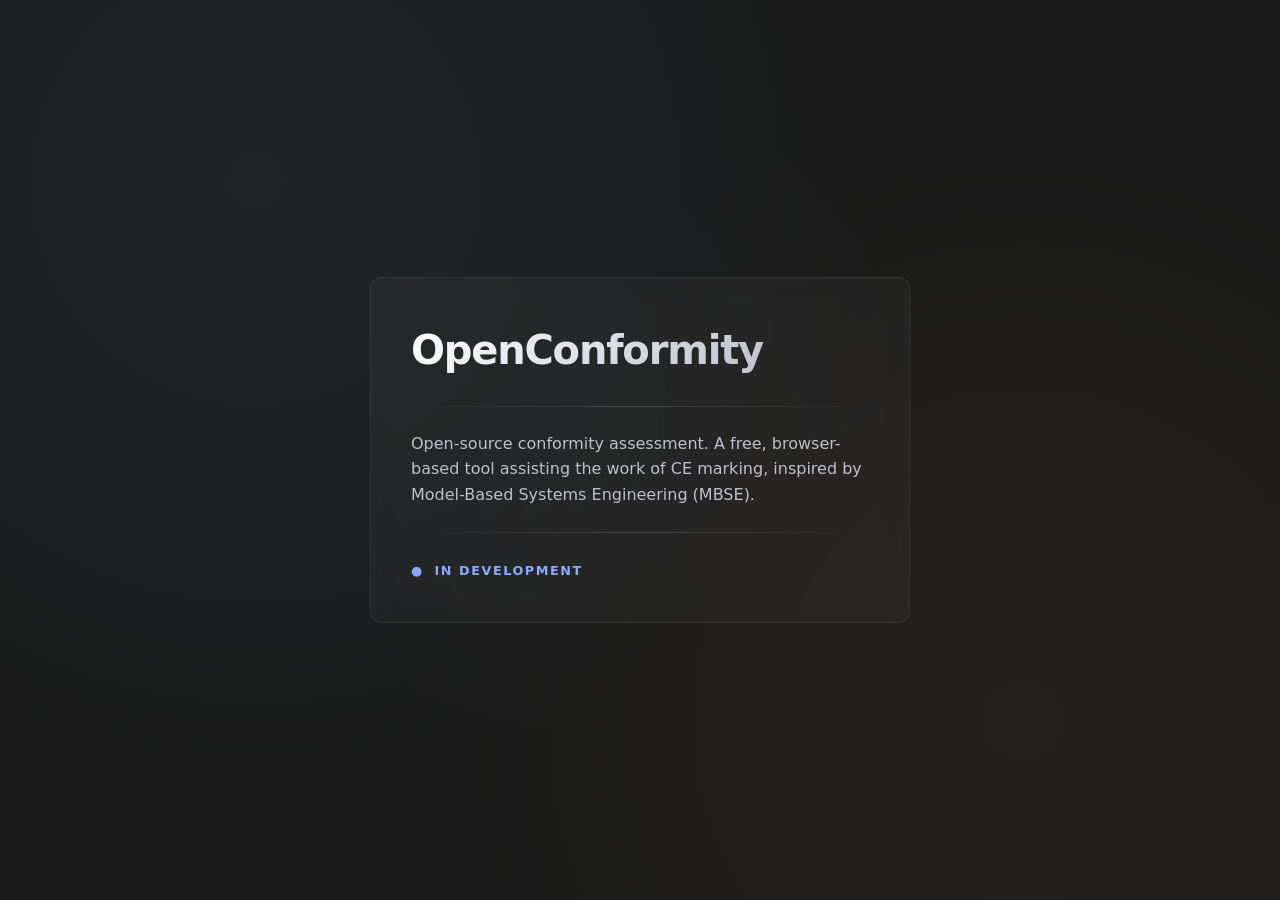
==== index.html @ 276cf32e "Add placeholder page" ====
<!DOCTYPE html>
<html lang="en">
<head>
    <meta charset="UTF-8">
    <meta name="viewport" content="width=device-width, initial-scale=1.0">
    <title>OpenConformity</title>
    <link rel="stylesheet" href="style.css">
</head>
<body>
    <main>
        <h1>OpenConformity</h1>

        <hr>

        <p>Open-source conformity assessment. A free, browser-based tool assisting the work of CE marking, inspired by Model-Based Systems Engineering (MBSE).</p>

        <hr>

        <p class="status">In development</p>
    </main>
</body>
</html>
---- style.css ----
* {
    margin: 0;
    padding: 0;
    box-sizing: border-box;
}

body {
    font-family: -apple-system, BlinkMacSystemFont, "Segoe UI", system-ui, sans-serif;
    color: #f0f0f0;
    background: #1a1a1a;
    background-image:
        radial-gradient(circle at 20% 20%, rgba(80, 100, 120, 0.15) 0%, transparent 50%),
        radial-gradient(circle at 80% 80%, rgba(120, 100, 80, 0.1) 0%, transparent 50%);
    min-height: 100vh;
    display: flex;
    align-items: center;
    justify-content: center;
    padding: 2rem;
    line-height: 1.6;
    -webkit-font-smoothing: antialiased;
}

main {
    max-width: 540px;
    width: 100%;
    padding: 2.5rem;
    background: rgba(255, 255, 255, 0.03);
    border: 1px solid rgba(255, 255, 255, 0.08);
    border-radius: 12px;
    backdrop-filter: blur(10px);
    -webkit-backdrop-filter: blur(10px);
}

h1 {
    font-size: 2.5rem;
    font-weight: 600;
    letter-spacing: -0.03em;
    color: #ffffff;
    background: linear-gradient(135deg, #ffffff 0%, #b0b0c0 100%);
    -webkit-background-clip: text;
    background-clip: text;
    -webkit-text-fill-color: transparent;
}

hr {
    border: none;
    height: 1px;
    background: linear-gradient(to right, transparent, rgba(255, 255, 255, 0.15), transparent);
    margin: 1.5rem 0;
}

p {
    color: #c0c0c8;
    font-size: 1rem;
}

.status {
    font-size: 0.8rem;
    font-weight: 600;
    color: #88aaff;
    text-transform: uppercase;
    letter-spacing: 0.12em;
    display: inline-block;
}

.status::before {
    content: '● ';
    color: #88aaff;
    margin-right: 0.3rem;
    animation: pulse 2s ease-in-out infinite;
}

@keyframes pulse {
    0%, 100% { opacity: 1; }
    50% { opacity: 0.4; }
}
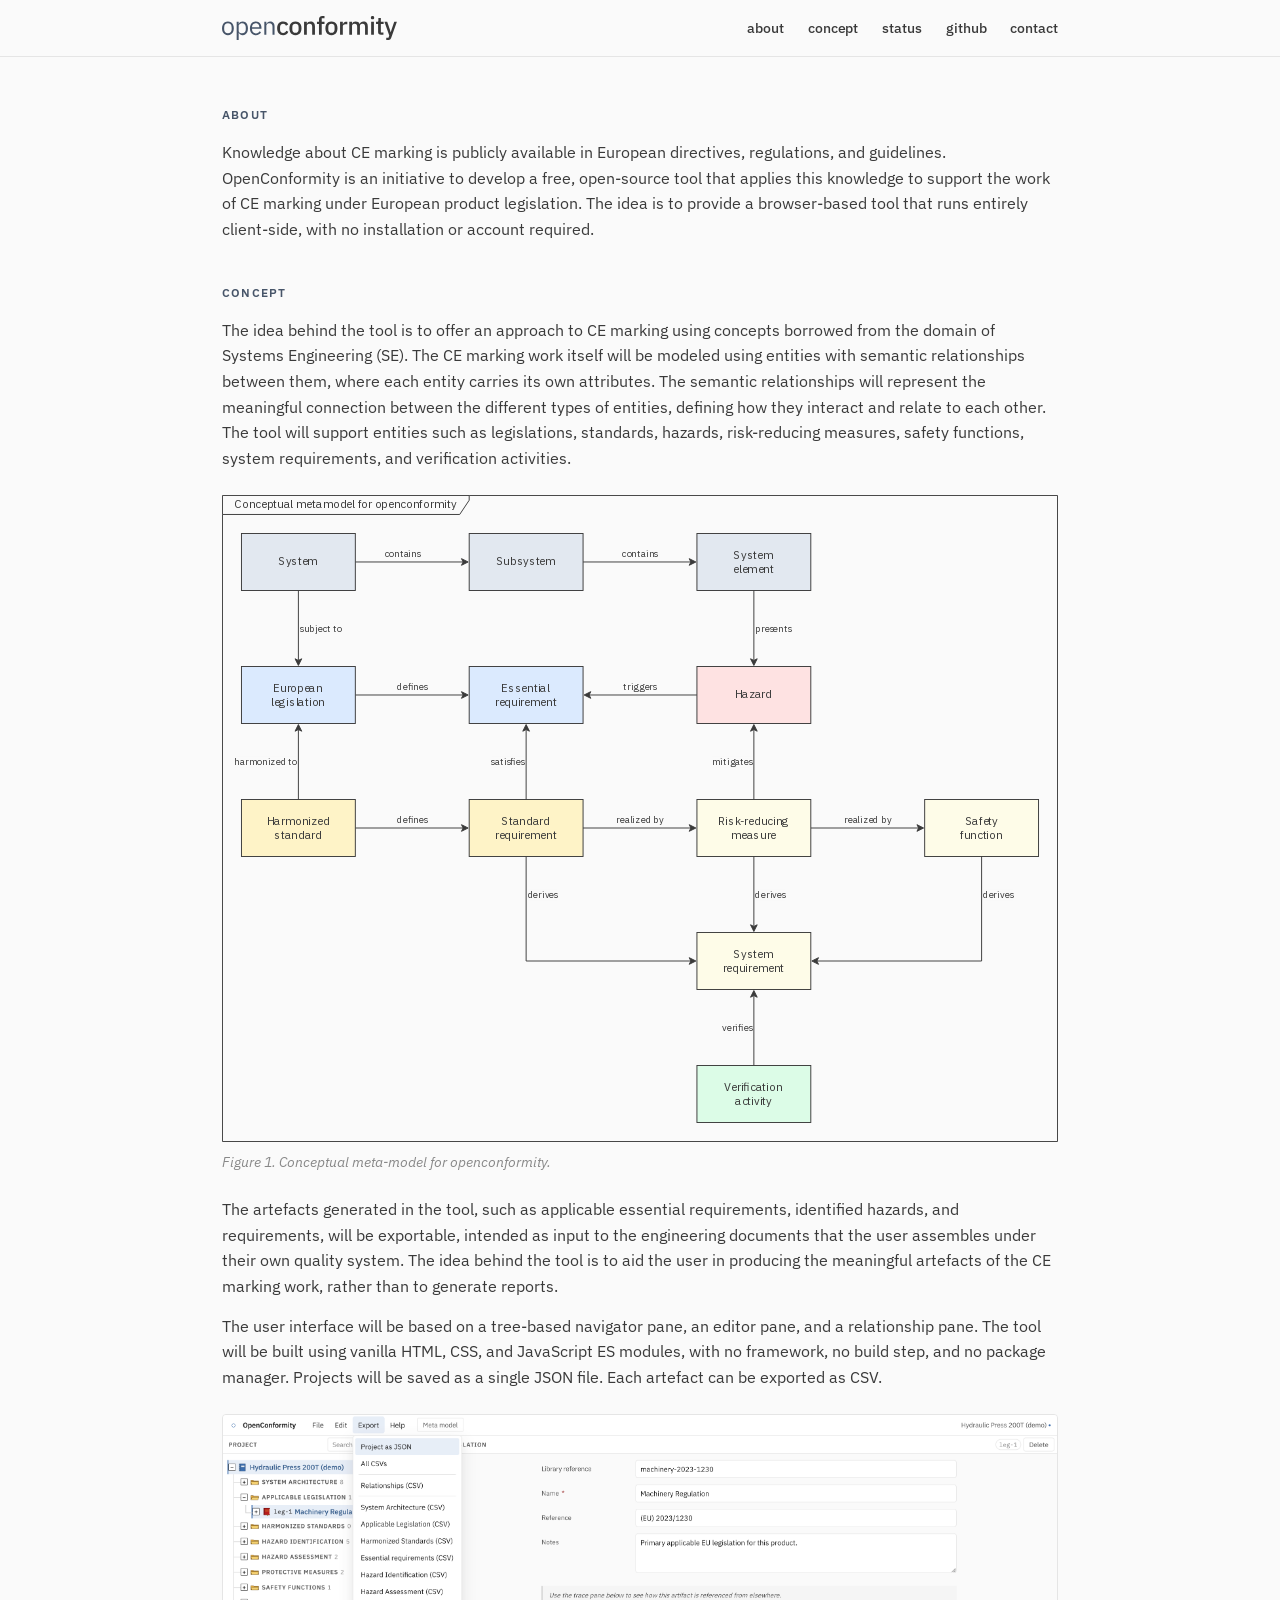
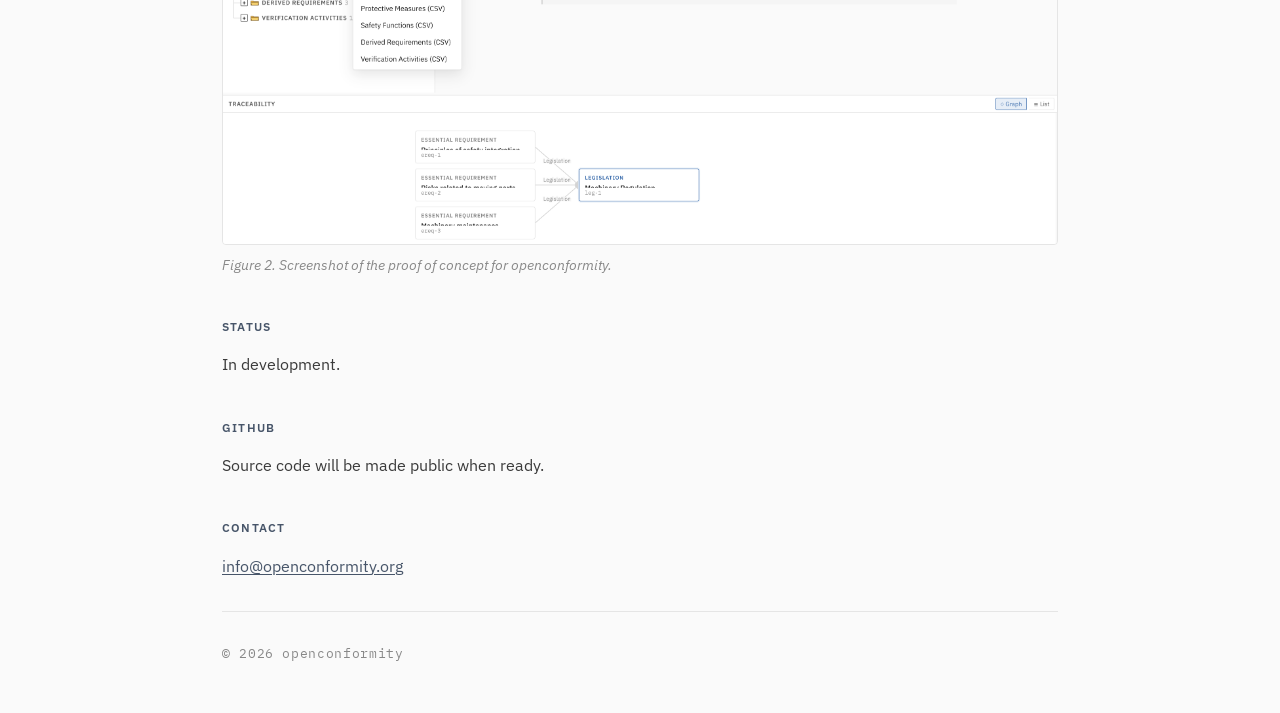
==== commit 31165d83: "Update landing page with concept, meta-model, and PoC screenshot" ====
--- a/index.html
+++ b/index.html
@@ -3,20 +3,103 @@
 <head>
     <meta charset="UTF-8">
     <meta name="viewport" content="width=device-width, initial-scale=1.0">
-    <title>OpenConformity</title>
+    <title>openconformity</title>
+    <meta name="description" content="Open-source conformity assessment. A free, browser-based tool for the work of CE marking under European product legislation.">
+    
+    <link rel="icon" type="image/svg+xml" href="assets/openconformity-favicon-v1.svg">
+    <link rel="icon" type="image/png" sizes="32x32" href="assets/openconformity-favicon-v1-32.png">
+    <link rel="icon" type="image/png" sizes="16x16" href="assets/openconformity-favicon-v1-16.png">
+    
+    <link rel="preconnect" href="https://fonts.googleapis.com">
+    <link rel="preconnect" href="https://fonts.gstatic.com" crossorigin>
+    <link href="https://fonts.googleapis.com/css2?family=IBM+Plex+Sans:wght@400;500;600&family=IBM+Plex+Mono:wght@400;500&display=swap" rel="stylesheet">
+    
     <link rel="stylesheet" href="style.css">
 </head>
 <body>
+    <nav class="topbar">
+        <div class="topbar-inner">
+            <img src="assets/openconformity-wordmark-v1.svg" alt="OpenConformity" class="wordmark-small">
+            <div class="nav-links">
+                <a href="#about">about</a>
+                <a href="#concept">concept</a>
+                <a href="#status">status</a>
+                <a href="#github">github</a>
+                <a href="#contact">contact</a>
+            </div>
+        </div>
+    </nav>
+
     <main>
-        <h1>OpenConformity</h1>
+        <section id="about">
+            <h2>About</h2>
+            <p>
+                Knowledge about CE marking is publicly available in European directives,
+                regulations, and guidelines. OpenConformity is an initiative to develop
+                a free, open-source tool that applies this knowledge to support the work
+                of CE marking under European product legislation. The idea is to provide
+                a browser-based tool that runs entirely client-side, with no installation
+                or account required.
+            </p>
+        </section>
+
+        <section id="concept">
+            <h2>Concept</h2>
+            <p>
+                The idea behind the tool is to offer an approach to CE marking using
+                concepts borrowed from the domain of Systems Engineering (SE). The CE
+                marking work itself will be modeled using entities with semantic relationships
+                between them, where each entity carries its own attributes. The semantic
+                relationships will represent the meaningful connection between the different
+                types of entities, defining how they interact and relate to each other. The tool
+                will support entities such as legislations, standards, hazards, risk-reducing
+                measures, safety functions, system requirements, and verification activities.
+            </p>
+            <figure>
+                <img src="assets/openconformity-metamodel-v1.svg" alt="OpenConformity conceptual meta-model" class="meta-model">
+                <figcaption>Figure 1. Conceptual meta-model for openconformity.</figcaption>
+            </figure>
+            <p>
+                The artefacts generated in the tool, such as applicable essential
+                requirements, identified hazards, and requirements, will be exportable,
+                intended as input to the engineering documents that the user assembles
+                under their own quality system. The idea behind the tool is to aid the
+                user in producing the meaningful artefacts of the CE marking work,
+                rather than to generate reports.
+            </p>
+            <p>
+                The user interface will be based on a tree-based navigator pane, an
+                editor pane, and a relationship pane. The tool will be built using
+                vanilla HTML, CSS, and JavaScript ES modules, with no framework, no
+                build step, and no package manager. Projects will be saved as a single
+                JSON file. Each artefact can be exported as CSV.
+            </p>
+            <figure>
+                <img src="assets/openconformity-poc-v1.png" alt="OpenConformity proof of concept" class="preview-image">
+                <figcaption>Figure 2. Screenshot of the proof of concept for openconformity.</figcaption>
+            </figure>
+        </section>
+
+        <section id="status">
+            <h2>Status</h2>
+            <p>In development.</p>
+        </section>
+
+        <section id="github">
+            <h2>GitHub</h2>
+            <p>Source code will be made public when ready.</p>
+        </section>
+
+        <section id="contact">
+            <h2>Contact</h2>
+            <p><a href="mailto:info@openconformity.org">info@openconformity.org</a></p>
+        </section>
 
         <hr>
 
-        <p>Open-source conformity assessment. A free, browser-based tool assisting the work of CE marking, inspired by Model-Based Systems Engineering (MBSE).</p>
-
-        <hr>
-
-        <p class="status">In development</p>
+        <footer>
+            <p>&copy; 2026 openconformity</p>
+        </footer>
     </main>
 </body>
 </html>
--- a/style.css
+++ b/style.css
@@ -4,73 +4,182 @@
     box-sizing: border-box;
 }
 
+html {
+    -webkit-font-smoothing: antialiased;
+    -moz-osx-font-smoothing: grayscale;
+}
+
 body {
-    font-family: -apple-system, BlinkMacSystemFont, "Segoe UI", system-ui, sans-serif;
-    color: #f0f0f0;
-    background: #1a1a1a;
-    background-image:
-        radial-gradient(circle at 20% 20%, rgba(80, 100, 120, 0.15) 0%, transparent 50%),
-        radial-gradient(circle at 80% 80%, rgba(120, 100, 80, 0.1) 0%, transparent 50%);
+    font-family: 'IBM Plex Sans', -apple-system, BlinkMacSystemFont, sans-serif;
+    color: #3a3a3a;
+    background: #fafafa;
+    line-height: 1.6;
+    font-size: 16px;
     min-height: 100vh;
+}
+
+/* Top navigation */
+
+.topbar {
+    background: #fafafa;
+    border-bottom: 1px solid #e5e5e5;
+}
+
+.topbar-inner {
+    max-width: 900px;
+    margin: 0 auto;
+    padding: 1rem 2rem;
     display: flex;
     align-items: center;
-    justify-content: center;
-    padding: 2rem;
-    line-height: 1.6;
-    -webkit-font-smoothing: antialiased;
+    justify-content: space-between;
 }
 
-main {
-    max-width: 540px;
-    width: 100%;
-    padding: 2.5rem;
-    background: rgba(255, 255, 255, 0.03);
-    border: 1px solid rgba(255, 255, 255, 0.08);
-    border-radius: 12px;
-    backdrop-filter: blur(10px);
-    -webkit-backdrop-filter: blur(10px);
+.wordmark-small {
+    height: 24px;
+    width: auto;
 }
 
-h1 {
-    font-size: 2.5rem;
+.nav-links {
+    display: flex;
+    gap: 1.5rem;
+}
+
+.nav-links a {
+    font-size: 0.875rem;
+    color: #3a3a3a;
+    text-decoration: none;
+    font-weight: 500;
+    letter-spacing: -0.005em;
+}
+
+.nav-links a:hover {
+    color: #475569;
+}
+
+/* Main */
+
+main {
+    max-width: 900px;
+    margin: 0 auto;
+    padding: 3rem 2rem;
+}
+
+/* Sections */
+
+section {
+    margin-bottom: 2.5rem;
+}
+
+section:last-of-type {
+    margin-bottom: 0;
+}
+
+h2 {
+    font-family: 'IBM Plex Sans', sans-serif;
+    font-size: 0.75rem;
     font-weight: 600;
-    letter-spacing: -0.03em;
-    color: #ffffff;
-    background: linear-gradient(135deg, #ffffff 0%, #b0b0c0 100%);
-    -webkit-background-clip: text;
-    background-clip: text;
-    -webkit-text-fill-color: transparent;
+    color: #475569;
+    text-transform: uppercase;
+    letter-spacing: 0.1em;
+    margin-bottom: 1rem;
 }
+
+section p {
+    color: #3a3a3a;
+    font-size: 1rem;
+    margin-bottom: 0.875rem;
+}
+
+section p:last-of-type {
+    margin-bottom: 0;
+}
+
+/* Figures */
+
+figure {
+    margin: 1.5rem 0;
+}
+
+figcaption {
+    font-family: 'IBM Plex Sans', sans-serif;
+    font-size: 0.85rem;
+    font-style: italic;
+    color: #888888;
+    margin-top: 0.625rem;
+    text-align: left;
+}
+
+/* Preview image */
+
+.preview-image {
+    display: block;
+    width: 100%;
+    max-width: 100%;
+    height: auto;
+    border: 1px solid #e5e5e5;
+    border-radius: 4px;
+}
+
+/* Meta-model diagram */
+
+.meta-model {
+    display: block;
+    width: 100%;
+    max-width: 100%;
+    height: auto;
+}
+
+/* Hairlines */
 
 hr {
     border: none;
     height: 1px;
-    background: linear-gradient(to right, transparent, rgba(255, 255, 255, 0.15), transparent);
-    margin: 1.5rem 0;
+    background: #e5e5e5;
+    margin: 2rem 0;
 }
 
-p {
-    color: #c0c0c8;
-    font-size: 1rem;
+/* Links */
+
+a {
+    color: #475569;
+    text-decoration: underline;
+    text-decoration-thickness: 1px;
+    text-underline-offset: 2px;
 }
 
-.status {
-    font-size: 0.8rem;
-    font-weight: 600;
-    color: #88aaff;
-    text-transform: uppercase;
-    letter-spacing: 0.12em;
-    display: inline-block;
+a:hover {
+    color: #334155;
 }
 
-.status::before {
-    content: '● ';
-    color: #88aaff;
-    margin-right: 0.3rem;
-    animation: pulse 2s ease-in-out infinite;
+/* Footer */
+
+footer {
+    margin-top: 2rem;
 }
 
-@keyframes pulse {
-    0%, 100% { opacity: 1; }
-    50% { opacity: 0.4; }
+footer p {
+    font-size: 0.8rem;
+    color: #888888;
+    font-family: 'IBM Plex Mono', monospace;
+    letter-spacing: 0.05em;
+}
+
+/* Responsive */
+
+@media (max-width: 600px) {
+    .topbar-inner {
+        padding: 1rem 1.5rem;
+        flex-direction: column;
+        align-items: flex-start;
+        gap: 1rem;
+    }
+    
+    main {
+        padding: 2rem 1.5rem;
+    }
+    
+    .nav-links {
+        gap: 1.25rem;
+        flex-wrap: wrap;
+    }
 }
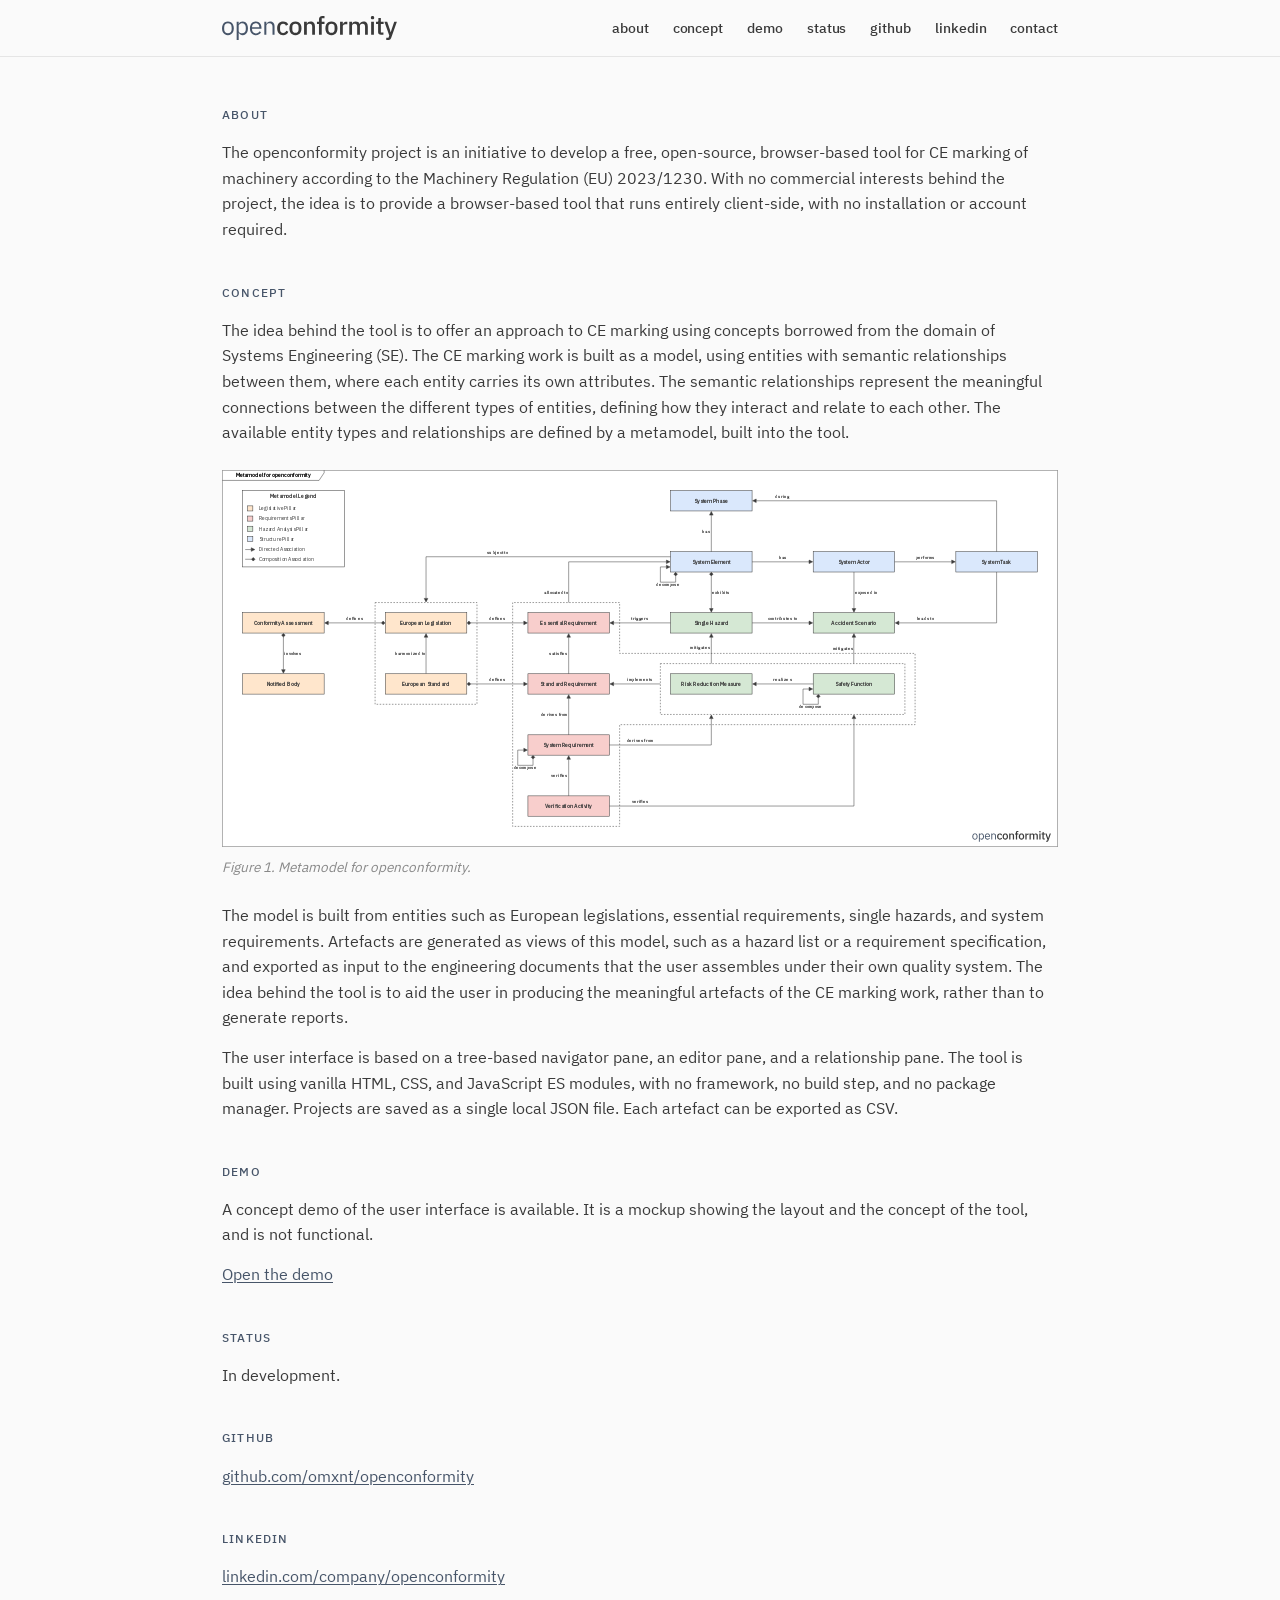
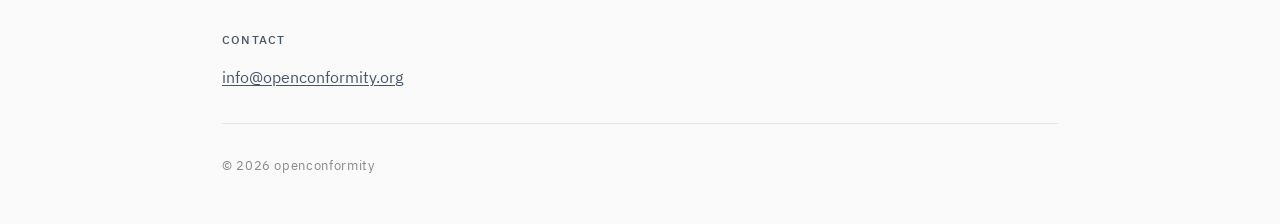
==== commit 379b646b: "Rewrite landing page: new asset paths, vendored fonts, demo section" ====
--- a/index.html
+++ b/index.html
@@ -4,27 +4,25 @@
     <meta charset="UTF-8">
     <meta name="viewport" content="width=device-width, initial-scale=1.0">
     <title>openconformity</title>
-    <meta name="description" content="Open-source conformity assessment. A free, browser-based tool for the work of CE marking under European product legislation.">
-    
-    <link rel="icon" type="image/svg+xml" href="assets/openconformity-favicon-v1.svg">
-    <link rel="icon" type="image/png" sizes="32x32" href="assets/openconformity-favicon-v1-32.png">
-    <link rel="icon" type="image/png" sizes="16x16" href="assets/openconformity-favicon-v1-16.png">
-    
-    <link rel="preconnect" href="https://fonts.googleapis.com">
-    <link rel="preconnect" href="https://fonts.gstatic.com" crossorigin>
-    <link href="https://fonts.googleapis.com/css2?family=IBM+Plex+Sans:wght@400;500;600&family=IBM+Plex+Mono:wght@400;500&display=swap" rel="stylesheet">
-    
+    <meta name="description" content="A free, open-source, browser-based tool for CE marking of machinery under the Machinery Regulation (EU) 2023/1230.">
+
+    <link rel="icon" type="image/svg+xml" href="assets/brand/favicon.svg">
+    <link rel="icon" type="image/png" sizes="32x32" href="assets/brand/favicon-32.png">
+    <link rel="icon" type="image/png" sizes="16x16" href="assets/brand/favicon-16.png">
+
     <link rel="stylesheet" href="style.css">
 </head>
 <body>
     <nav class="topbar">
         <div class="topbar-inner">
-            <img src="assets/openconformity-wordmark-v1.svg" alt="OpenConformity" class="wordmark-small">
+            <img src="assets/brand/logo.svg" alt="openconformity" class="wordmark-small">
             <div class="nav-links">
                 <a href="#about">about</a>
                 <a href="#concept">concept</a>
+                <a href="#demo">demo</a>
                 <a href="#status">status</a>
                 <a href="#github">github</a>
+                <a href="#linkedin">linkedin</a>
                 <a href="#contact">contact</a>
             </div>
         </div>
@@ -34,12 +32,12 @@
         <section id="about">
             <h2>About</h2>
             <p>
-                Knowledge about CE marking is publicly available in European directives,
-                regulations, and guidelines. OpenConformity is an initiative to develop
-                a free, open-source tool that applies this knowledge to support the work
-                of CE marking under European product legislation. The idea is to provide
-                a browser-based tool that runs entirely client-side, with no installation
-                or account required.
+                The openconformity project is an initiative to develop a free,
+                open-source, browser-based tool for CE marking of machinery according
+                to the Machinery Regulation (EU) 2023/1230. With no commercial
+                interests behind the project, the idea is to provide a browser-based
+                tool that runs entirely client-side, with no installation or account
+                required.
             </p>
         </section>
 
@@ -48,36 +46,43 @@
             <p>
                 The idea behind the tool is to offer an approach to CE marking using
                 concepts borrowed from the domain of Systems Engineering (SE). The CE
-                marking work itself will be modeled using entities with semantic relationships
-                between them, where each entity carries its own attributes. The semantic
-                relationships will represent the meaningful connection between the different
-                types of entities, defining how they interact and relate to each other. The tool
-                will support entities such as legislations, standards, hazards, risk-reducing
-                measures, safety functions, system requirements, and verification activities.
+                marking work is built as a model, using entities with semantic
+                relationships between them, where each entity carries its own
+                attributes. The semantic relationships represent the meaningful
+                connections between the different types of entities, defining how they
+                interact and relate to each other. The available entity types and
+                relationships are defined by a metamodel, built into the tool.
             </p>
             <figure>
-                <img src="assets/openconformity-metamodel-v1.svg" alt="OpenConformity conceptual meta-model" class="meta-model">
-                <figcaption>Figure 1. Conceptual meta-model for openconformity.</figcaption>
+                <img src="assets/meta.svg" alt="Metamodel for openconformity" class="meta-model">
+                <figcaption>Figure 1. Metamodel for openconformity.</figcaption>
             </figure>
             <p>
-                The artefacts generated in the tool, such as applicable essential
-                requirements, identified hazards, and requirements, will be exportable,
-                intended as input to the engineering documents that the user assembles
-                under their own quality system. The idea behind the tool is to aid the
-                user in producing the meaningful artefacts of the CE marking work,
-                rather than to generate reports.
+                The model is built from entities such as European legislations,
+                essential requirements, single hazards, and system requirements.
+                Artefacts are generated as views of this model, such as a hazard list
+                or a requirement specification, and exported as input to the
+                engineering documents that the user assembles under their own quality
+                system. The idea behind the tool is to aid the user in producing the
+                meaningful artefacts of the CE marking work, rather than to generate
+                reports.
             </p>
             <p>
-                The user interface will be based on a tree-based navigator pane, an
-                editor pane, and a relationship pane. The tool will be built using
-                vanilla HTML, CSS, and JavaScript ES modules, with no framework, no
-                build step, and no package manager. Projects will be saved as a single
-                JSON file. Each artefact can be exported as CSV.
+                The user interface is based on a tree-based navigator pane, an
+                editor pane, and a relationship pane. The tool is built using
+                vanilla HTML, CSS, and JavaScript ES modules, with no framework,
+                no build step, and no package manager. Projects are saved as a
+                single local JSON file. Each artefact can be exported as CSV.
             </p>
-            <figure>
-                <img src="assets/openconformity-poc-v1.png" alt="OpenConformity proof of concept" class="preview-image">
-                <figcaption>Figure 2. Screenshot of the proof of concept for openconformity.</figcaption>
-            </figure>
+        </section>
+
+        <section id="demo">
+            <h2>Demo</h2>
+            <p>
+                A concept demo of the user interface is available. It is a mockup
+                showing the layout and the concept of the tool, and is not functional.
+            </p>
+            <p><a href="app/">Open the demo</a></p>
         </section>
 
         <section id="status">
@@ -87,7 +92,12 @@
 
         <section id="github">
             <h2>GitHub</h2>
-            <p>Source code will be made public when ready.</p>
+            <p><a href="https://github.com/omxnt/openconformity">github.com/omxnt/openconformity</a></p>
+        </section>
+
+        <section id="linkedin">
+            <h2>LinkedIn</h2>
+            <p><a href="https://www.linkedin.com/company/openconformity">linkedin.com/company/openconformity</a></p>
         </section>
 
         <section id="contact">
--- a/style.css
+++ b/style.css
@@ -1,3 +1,21 @@
+/* Vendored fonts, see assets/fonts/ORIGIN.md */
+
+@font-face {
+    font-family: 'IBM Plex Sans';
+    src: url('assets/fonts/IBMPlexSans-Regular.woff2') format('woff2');
+    font-weight: 400;
+    font-style: normal;
+    font-display: swap;
+}
+
+@font-face {
+    font-family: 'IBM Plex Sans';
+    src: url('assets/fonts/IBMPlexSans-Medium.woff2') format('woff2');
+    font-weight: 500;
+    font-style: normal;
+    font-display: swap;
+}
+
 * {
     margin: 0;
     padding: 0;
@@ -77,7 +95,7 @@
 h2 {
     font-family: 'IBM Plex Sans', sans-serif;
     font-size: 0.75rem;
-    font-weight: 600;
+    font-weight: 500;
     color: #475569;
     text-transform: uppercase;
     letter-spacing: 0.1em;
@@ -160,7 +178,7 @@
 footer p {
     font-size: 0.8rem;
     color: #888888;
-    font-family: 'IBM Plex Mono', monospace;
+    font-family: 'IBM Plex Sans', sans-serif;
     letter-spacing: 0.05em;
 }
 
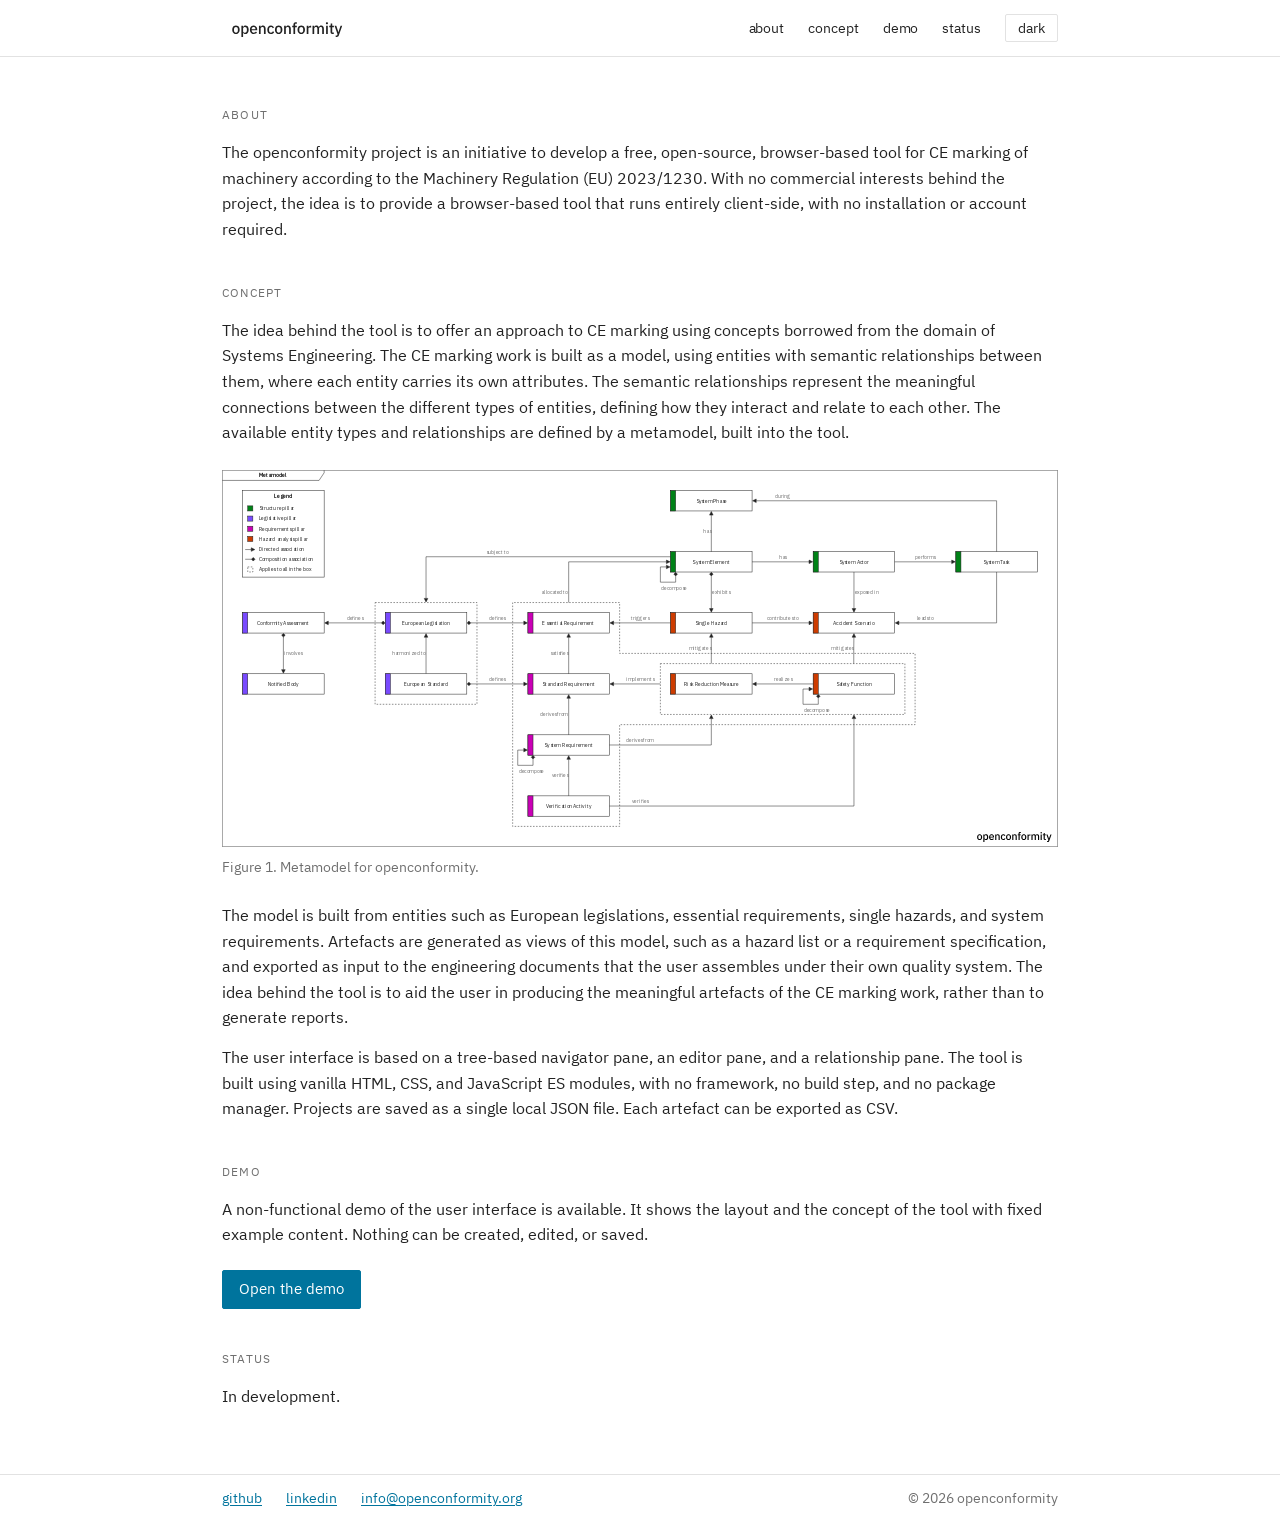
==== commit 5d6edbd0: "Rebuild landing page on new graphical profile" ====
--- a/index.html
+++ b/index.html
@@ -7,23 +7,22 @@
     <meta name="description" content="A free, open-source, browser-based tool for CE marking of machinery under the Machinery Regulation (EU) 2023/1230.">
 
     <link rel="icon" type="image/svg+xml" href="assets/brand/favicon.svg">
-    <link rel="icon" type="image/png" sizes="32x32" href="assets/brand/favicon-32.png">
-    <link rel="icon" type="image/png" sizes="16x16" href="assets/brand/favicon-16.png">
+    <link rel="icon" type="image/png" href="assets/brand/favicon.png">
 
     <link rel="stylesheet" href="style.css">
 </head>
 <body>
     <nav class="topbar">
         <div class="topbar-inner">
-            <img src="assets/brand/logo.svg" alt="openconformity" class="wordmark-small">
-            <div class="nav-links">
-                <a href="#about">about</a>
-                <a href="#concept">concept</a>
-                <a href="#demo">demo</a>
-                <a href="#status">status</a>
-                <a href="#github">github</a>
-                <a href="#linkedin">linkedin</a>
-                <a href="#contact">contact</a>
+            <a href="/" class="wordmark" aria-label="openconformity"></a>
+            <div class="nav-right">
+                <div class="nav-links">
+                    <a href="#about">about</a>
+                    <a href="#concept">concept</a>
+                    <a href="#demo">demo</a>
+                    <a href="#status">status</a>
+                </div>
+                <button type="button" class="mode" id="mode">dark</button>
             </div>
         </div>
     </nav>
@@ -45,7 +44,7 @@
             <h2>Concept</h2>
             <p>
                 The idea behind the tool is to offer an approach to CE marking using
-                concepts borrowed from the domain of Systems Engineering (SE). The CE
+                concepts borrowed from the domain of Systems Engineering. The CE
                 marking work is built as a model, using entities with semantic
                 relationships between them, where each entity carries its own
                 attributes. The semantic relationships represent the meaningful
@@ -54,7 +53,9 @@
                 relationships are defined by a metamodel, built into the tool.
             </p>
             <figure>
-                <img src="assets/meta.svg" alt="Metamodel for openconformity" class="meta-model">
+                <a href="assets/meta.svg" target="_blank" rel="noopener">
+                    <img src="assets/meta.svg" alt="Metamodel for openconformity" class="meta-model">
+                </a>
                 <figcaption>Figure 1. Metamodel for openconformity.</figcaption>
             </figure>
             <p>
@@ -79,37 +80,47 @@
         <section id="demo">
             <h2>Demo</h2>
             <p>
-                A concept demo of the user interface is available. It is a mockup
-                showing the layout and the concept of the tool, and is not functional.
+                A non-functional demo of the user interface is available. It shows the
+                layout and the concept of the tool with fixed example content. Nothing
+                can be created, edited, or saved.
             </p>
-            <p><a href="app/">Open the demo</a></p>
+            <p><a href="app/" class="action">Open the demo</a></p>
         </section>
 
         <section id="status">
             <h2>Status</h2>
             <p>In development.</p>
         </section>
+    </main>
 
-        <section id="github">
-            <h2>GitHub</h2>
-            <p><a href="https://github.com/omxnt/openconformity">github.com/omxnt/openconformity</a></p>
-        </section>
+    <footer>
+        <div class="footer-inner">
+            <div class="footer-links">
+                <a href="https://github.com/omxnt/openconformity">github</a>
+                <a href="https://www.linkedin.com/company/openconformity">linkedin</a>
+                <a href="mailto:info@openconformity.org">info@openconformity.org</a>
+            </div>
+            <small>&copy; 2026 openconformity</small>
+        </div>
+    </footer>
 
-        <section id="linkedin">
-            <h2>LinkedIn</h2>
-            <p><a href="https://www.linkedin.com/company/openconformity">linkedin.com/company/openconformity</a></p>
-        </section>
+    <script>
+        (function () {
+            var btn = document.getElementById("mode");
+            var root = document.documentElement;
 
-        <section id="contact">
-            <h2>Contact</h2>
-            <p><a href="mailto:info@openconformity.org">info@openconformity.org</a></p>
-        </section>
+            function set(dark) {
+                root.classList.toggle("dark", dark);
+                root.classList.toggle("light", !dark);
+                btn.textContent = dark ? "light" : "dark";
+            }
 
-        <hr>
+            set(window.matchMedia("(prefers-color-scheme: dark)").matches);
 
-        <footer>
-            <p>&copy; 2026 openconformity</p>
-        </footer>
-    </main>
+            btn.addEventListener("click", function () {
+                set(!root.classList.contains("dark"));
+            });
+        })();
+    </script>
 </body>
 </html>
--- a/style.css
+++ b/style.css
@@ -16,6 +16,44 @@
     font-display: swap;
 }
 
+/* Graphical profile, see docs/brand.md */
+
+:root {
+    --canvas: #FFFFFF;
+    --ink: #222222;
+    --muted: #6F6F6F;
+    --hairline: #E2E2E2;
+    --cerulean: #00749D;
+}
+
+@media (prefers-color-scheme: dark) {
+    :root {
+        --canvas: #1A1A1A;
+        --ink: #F6F6F6;
+        --muted: #8B8B8B;
+        --hairline: #3E3E3E;
+        --cerulean: #0092C5;
+    }
+}
+
+/* Manual override */
+
+html.light {
+    --canvas: #FFFFFF;
+    --ink: #222222;
+    --muted: #6F6F6F;
+    --hairline: #E2E2E2;
+    --cerulean: #00749D;
+}
+
+html.dark {
+    --canvas: #1A1A1A;
+    --ink: #F6F6F6;
+    --muted: #8B8B8B;
+    --hairline: #3E3E3E;
+    --cerulean: #0092C5;
+}
+
 * {
     margin: 0;
     padding: 0;
@@ -25,36 +63,54 @@
 html {
     -webkit-font-smoothing: antialiased;
     -moz-osx-font-smoothing: grayscale;
+    background: var(--canvas);
 }
 
 body {
     font-family: 'IBM Plex Sans', -apple-system, BlinkMacSystemFont, sans-serif;
-    color: #3a3a3a;
-    background: #fafafa;
+    color: var(--ink);
+    background: var(--canvas);
     line-height: 1.6;
     font-size: 16px;
+    display: flex;
+    flex-direction: column;
     min-height: 100vh;
 }
 
 /* Top navigation */
 
 .topbar {
-    background: #fafafa;
-    border-bottom: 1px solid #e5e5e5;
+    position: sticky;
+    top: 0;
+    z-index: 10;
+    background: var(--canvas);
+    border-bottom: 1px solid var(--hairline);
 }
 
 .topbar-inner {
     max-width: 900px;
     margin: 0 auto;
-    padding: 1rem 2rem;
+    padding: 0.75rem 2rem;
     display: flex;
     align-items: center;
     justify-content: space-between;
-}
-
-.wordmark-small {
-    height: 24px;
-    width: auto;
+    gap: 2rem;
+}
+
+.wordmark {
+    display: block;
+    width: 129px;
+    height: 32px;
+    flex: none;
+    background: var(--ink);
+    -webkit-mask: url('assets/brand/wordmark.svg') no-repeat center / contain;
+    mask: url('assets/brand/wordmark.svg') no-repeat center / contain;
+}
+
+.nav-right {
+    display: flex;
+    align-items: center;
+    gap: 1.5rem;
 }
 
 .nav-links {
@@ -64,51 +120,69 @@
 
 .nav-links a {
     font-size: 0.875rem;
-    color: #3a3a3a;
+    color: var(--ink);
     text-decoration: none;
-    font-weight: 500;
     letter-spacing: -0.005em;
 }
 
 .nav-links a:hover {
-    color: #475569;
+    text-decoration: underline;
+    text-underline-offset: 2px;
+}
+
+.mode {
+    font-family: inherit;
+    font-size: 0.875rem;
+    color: var(--ink);
+    background: none;
+    border: 1px solid var(--hairline);
+    border-radius: 2px;
+    padding: 0.25rem 0.75rem;
+    cursor: pointer;
+}
+
+.mode:hover {
+    border-color: var(--cerulean);
+}
+
+.mode:focus-visible,
+a:focus-visible {
+    outline: 2px solid var(--cerulean);
+    outline-offset: 2px;
 }
 
 /* Main */
 
 main {
+    flex: 1;
+    width: 100%;
     max-width: 900px;
     margin: 0 auto;
-    padding: 3rem 2rem;
-}
-
-/* Sections */
+    padding: 3rem 2rem 4rem;
+}
 
 section {
     margin-bottom: 2.5rem;
 }
 
-section:last-of-type {
+section:last-child {
     margin-bottom: 0;
 }
 
 h2 {
-    font-family: 'IBM Plex Sans', sans-serif;
     font-size: 0.75rem;
-    font-weight: 500;
-    color: #475569;
+    font-weight: 400;
+    color: var(--muted);
     text-transform: uppercase;
     letter-spacing: 0.1em;
     margin-bottom: 1rem;
 }
 
-section p {
-    color: #3a3a3a;
-    font-size: 1rem;
+p {
     margin-bottom: 0.875rem;
 }
 
-section p:last-of-type {
+p:last-child {
     margin-bottom: 0;
 }
 
@@ -118,84 +192,101 @@
     margin: 1.5rem 0;
 }
 
+figure a {
+    display: block;
+    text-decoration: none;
+}
+
 figcaption {
-    font-family: 'IBM Plex Sans', sans-serif;
     font-size: 0.85rem;
-    font-style: italic;
-    color: #888888;
+    color: var(--muted);
     margin-top: 0.625rem;
-    text-align: left;
-}
-
-/* Preview image */
-
-.preview-image {
-    display: block;
-    width: 100%;
-    max-width: 100%;
-    height: auto;
-    border: 1px solid #e5e5e5;
-    border-radius: 4px;
-}
-
-/* Meta-model diagram */
+}
 
 .meta-model {
     display: block;
     width: 100%;
-    max-width: 100%;
     height: auto;
 }
 
-/* Hairlines */
-
-hr {
-    border: none;
-    height: 1px;
-    background: #e5e5e5;
-    margin: 2rem 0;
-}
-
 /* Links */
 
 a {
-    color: #475569;
+    color: var(--cerulean);
     text-decoration: underline;
     text-decoration-thickness: 1px;
     text-underline-offset: 2px;
 }
 
-a:hover {
-    color: #334155;
+/* One primary action per view */
+
+.action {
+    display: inline-block;
+    margin-top: 0.5rem;
+    padding: 0.4rem 1rem;
+    border: 1px solid var(--cerulean);
+    border-radius: 2px;
+    background: var(--cerulean);
+    color: var(--canvas);
+    text-decoration: none;
+    font-size: 0.9375rem;
+}
+
+.action:hover {
+    text-decoration: underline;
+    text-underline-offset: 2px;
 }
 
 /* Footer */
 
 footer {
-    margin-top: 2rem;
-}
-
-footer p {
-    font-size: 0.8rem;
-    color: #888888;
-    font-family: 'IBM Plex Sans', sans-serif;
-    letter-spacing: 0.05em;
+    border-top: 1px solid var(--hairline);
+}
+
+.footer-inner {
+    max-width: 900px;
+    margin: 0 auto;
+    padding: 0.75rem 2rem;
+    display: flex;
+    align-items: center;
+    justify-content: space-between;
+    gap: 1.5rem;
+    flex-wrap: wrap;
+}
+
+.footer-links {
+    display: flex;
+    gap: 1.5rem;
+    font-size: 0.875rem;
+}
+
+footer small {
+    font-size: 0.875rem;
+    color: var(--muted);
 }
 
 /* Responsive */
 
-@media (max-width: 600px) {
+@media (max-width: 700px) {
     .topbar-inner {
         padding: 1rem 1.5rem;
         flex-direction: column;
         align-items: flex-start;
         gap: 1rem;
     }
-    
+
     main {
-        padding: 2rem 1.5rem;
-    }
-    
+        padding: 2rem 1.5rem 3rem;
+    }
+
+    .footer-inner {
+        padding: 1rem 1.5rem;
+    }
+
+    .nav-right {
+        flex-wrap: wrap;
+    }
+
     .nav-links {
         gap: 1.25rem;
         flex-wrap: wrap;
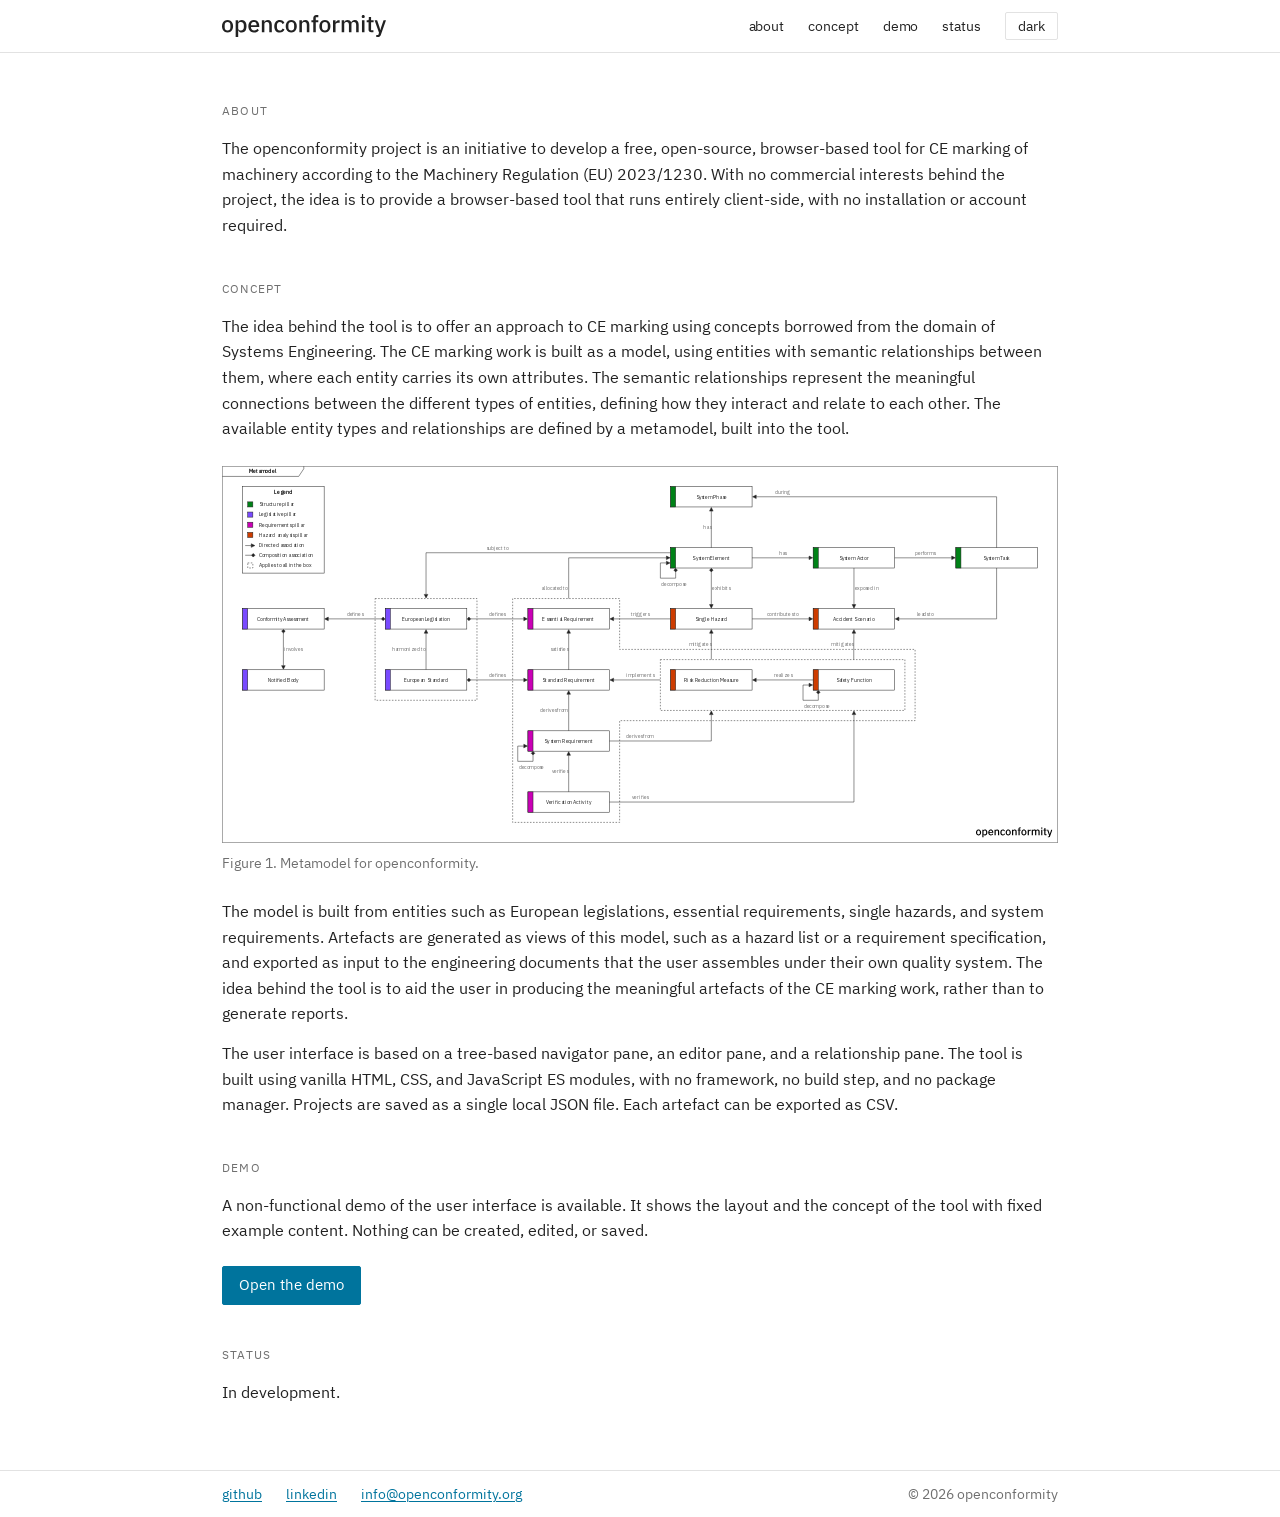
==== commit 44273794: "Update landing page and metamodel for new wordmark" ====
--- a/index.html
+++ b/index.html
@@ -7,7 +7,16 @@
     <meta name="description" content="A free, open-source, browser-based tool for CE marking of machinery under the Machinery Regulation (EU) 2023/1230.">
 
     <link rel="icon" type="image/svg+xml" href="assets/brand/favicon.svg">
-    <link rel="icon" type="image/png" href="assets/brand/favicon.png">
+
+    <script>
+        (function () {
+            var stored = localStorage.getItem("mode");
+            var dark = stored
+                ? stored === "dark"
+                : window.matchMedia("(prefers-color-scheme: dark)").matches;
+            document.documentElement.classList.add(dark ? "dark" : "light");
+        })();
+    </script>
 
     <link rel="stylesheet" href="style.css">
 </head>
@@ -109,16 +118,18 @@
             var btn = document.getElementById("mode");
             var root = document.documentElement;
 
-            function set(dark) {
+            function label() {
+                btn.textContent = root.classList.contains("dark") ? "light" : "dark";
+            }
+
+            label();
+
+            btn.addEventListener("click", function () {
+                var dark = !root.classList.contains("dark");
                 root.classList.toggle("dark", dark);
                 root.classList.toggle("light", !dark);
-                btn.textContent = dark ? "light" : "dark";
-            }
-
-            set(window.matchMedia("(prefers-color-scheme: dark)").matches);
-
-            btn.addEventListener("click", function () {
-                set(!root.classList.contains("dark"));
+                localStorage.setItem("mode", dark ? "dark" : "light");
+                label();
             });
         })();
     </script>
--- a/style.css
+++ b/style.css
@@ -18,26 +18,6 @@
 
 /* Graphical profile, see docs/brand.md */
 
-:root {
-    --canvas: #FFFFFF;
-    --ink: #222222;
-    --muted: #6F6F6F;
-    --hairline: #E2E2E2;
-    --cerulean: #00749D;
-}
-
-@media (prefers-color-scheme: dark) {
-    :root {
-        --canvas: #1A1A1A;
-        --ink: #F6F6F6;
-        --muted: #8B8B8B;
-        --hairline: #3E3E3E;
-        --cerulean: #0092C5;
-    }
-}
-
-/* Manual override */
-
 html.light {
     --canvas: #FFFFFF;
     --ink: #222222;
@@ -99,8 +79,8 @@
 
 .wordmark {
     display: block;
-    width: 129px;
-    height: 32px;
+    width: 164px;
+    height: 22px;
     flex: none;
     background: var(--ink);
     -webkit-mask: url('assets/brand/wordmark.svg') no-repeat center / contain;
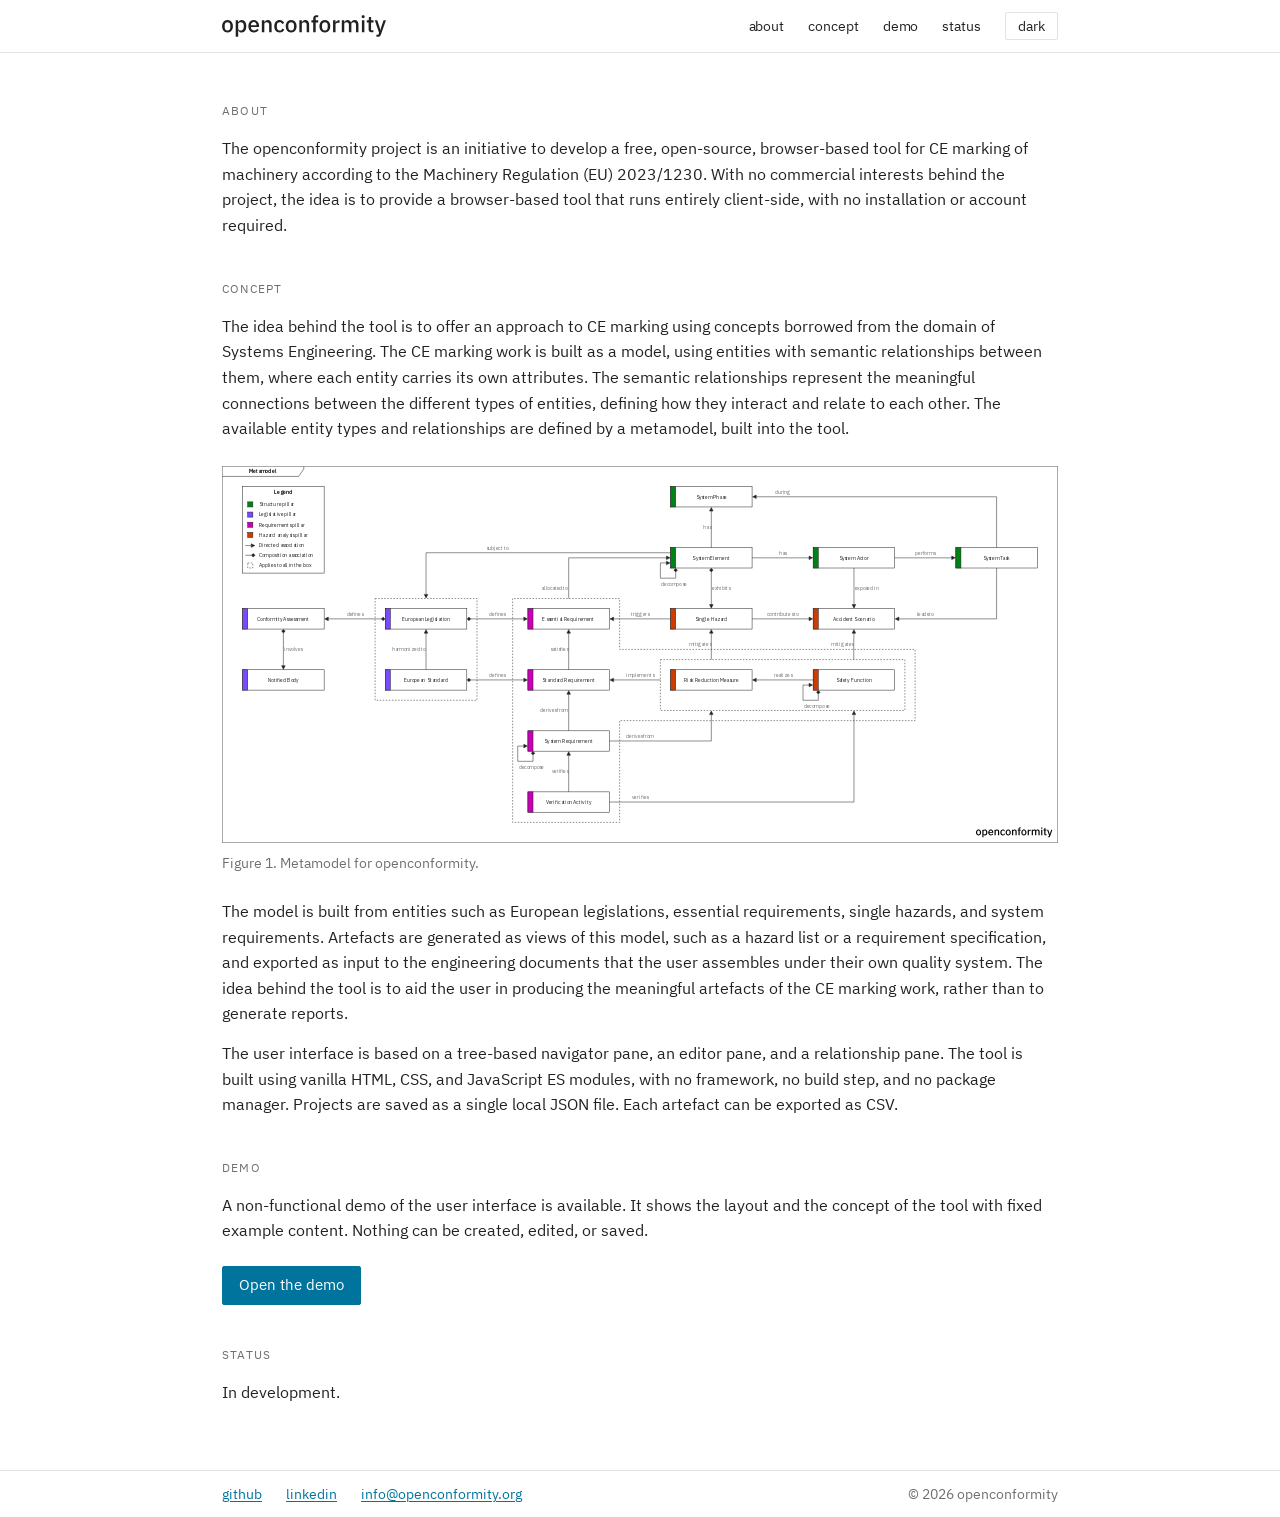
==== commit 8c0f927b: "Update asset references to new marks and diagrams paths" ====
--- a/index.html
+++ b/index.html
@@ -6,7 +6,7 @@
     <title>openconformity</title>
     <meta name="description" content="A free, open-source, browser-based tool for CE marking of machinery under the Machinery Regulation (EU) 2023/1230.">
 
-    <link rel="icon" type="image/svg+xml" href="assets/brand/favicon.svg">
+    <link rel="icon" type="image/svg+xml" href="assets/marks/favicon.svg">
 
     <script>
         (function () {
@@ -62,8 +62,8 @@
                 relationships are defined by a metamodel, built into the tool.
             </p>
             <figure>
-                <a href="assets/meta.svg" target="_blank" rel="noopener">
-                    <img src="assets/meta.svg" alt="Metamodel for openconformity" class="meta-model">
+                <a href="assets/diagrams/meta.svg" target="_blank" rel="noopener">
+                    <img src="assets/diagrams/meta.svg" alt="Metamodel for openconformity" class="meta-model">
                 </a>
                 <figcaption>Figure 1. Metamodel for openconformity.</figcaption>
             </figure>
--- a/style.css
+++ b/style.css
@@ -83,8 +83,8 @@
     height: 22px;
     flex: none;
     background: var(--ink);
-    -webkit-mask: url('assets/brand/wordmark.svg') no-repeat center / contain;
-    mask: url('assets/brand/wordmark.svg') no-repeat center / contain;
+    -webkit-mask: url('assets/marks/wordmark.svg') no-repeat center / contain;
+    mask: url('assets/marks/wordmark.svg') no-repeat center / contain;
 }
 
 .nav-right {
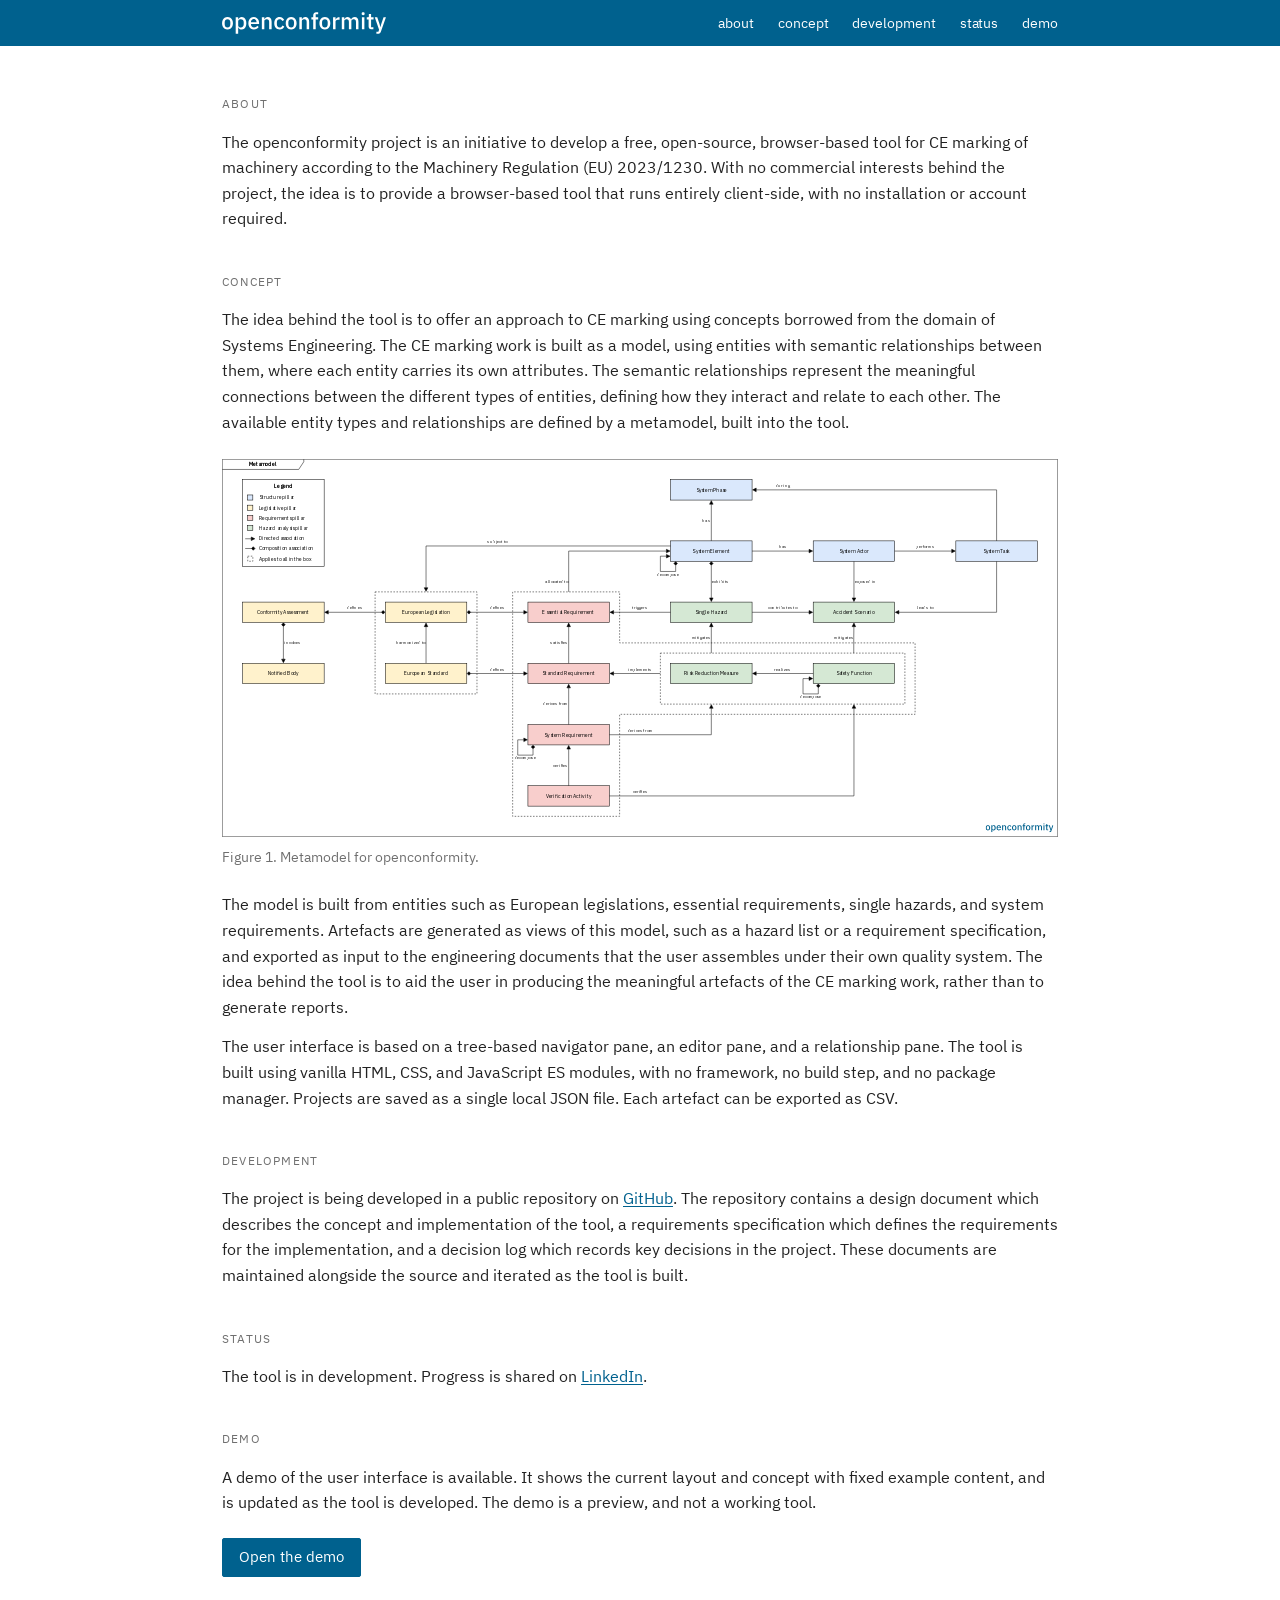
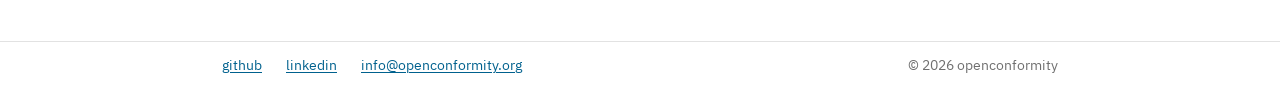
==== commit 8d4b7651: "Redesign landing page: branded topbar, development section, single light mode" ====
--- a/index.html
+++ b/index.html
@@ -7,16 +7,6 @@
     <meta name="description" content="A free, open-source, browser-based tool for CE marking of machinery under the Machinery Regulation (EU) 2023/1230.">
 
     <link rel="icon" type="image/svg+xml" href="assets/marks/favicon.svg">
-
-    <script>
-        (function () {
-            var stored = localStorage.getItem("mode");
-            var dark = stored
-                ? stored === "dark"
-                : window.matchMedia("(prefers-color-scheme: dark)").matches;
-            document.documentElement.classList.add(dark ? "dark" : "light");
-        })();
-    </script>
 
     <link rel="stylesheet" href="style.css">
 </head>
@@ -28,10 +18,10 @@
                 <div class="nav-links">
                     <a href="#about">about</a>
                     <a href="#concept">concept</a>
+                    <a href="#development">development</a>
+                    <a href="#status">status</a>
                     <a href="#demo">demo</a>
-                    <a href="#status">status</a>
                 </div>
-                <button type="button" class="mode" id="mode">dark</button>
             </div>
         </div>
     </nav>
@@ -86,19 +76,35 @@
             </p>
         </section>
 
-        <section id="demo">
-            <h2>Demo</h2>
+        <section id="development">
+            <h2>Development</h2>
             <p>
-                A non-functional demo of the user interface is available. It shows the
-                layout and the concept of the tool with fixed example content. Nothing
-                can be created, edited, or saved.
+                The project is being developed in a public repository on
+                <a href="https://github.com/omxnt/openconformity">GitHub</a>. The
+                repository contains a design document which describes the concept and
+                implementation of the tool, a requirements specification which defines
+                the requirements for the implementation, and a decision log which
+                records key decisions in the project. These documents are maintained
+                alongside the source and iterated as the tool is built.
             </p>
-            <p><a href="app/" class="action">Open the demo</a></p>
         </section>
 
         <section id="status">
             <h2>Status</h2>
-            <p>In development.</p>
+            <p>
+                The tool is in development. Progress is shared on
+                <a href="https://www.linkedin.com/company/openconformity">LinkedIn</a>.
+            </p>
+        </section>
+
+        <section id="demo">
+            <h2>Demo</h2>
+            <p>
+                A demo of the user interface is available. It shows the current layout
+                and concept with fixed example content, and is updated as the tool is
+                developed. The demo is a preview, and not a working tool.
+            </p>
+            <p><a href="app/" class="action">Open the demo</a></p>
         </section>
     </main>
 
@@ -112,26 +118,5 @@
             <small>&copy; 2026 openconformity</small>
         </div>
     </footer>
-
-    <script>
-        (function () {
-            var btn = document.getElementById("mode");
-            var root = document.documentElement;
-
-            function label() {
-                btn.textContent = root.classList.contains("dark") ? "light" : "dark";
-            }
-
-            label();
-
-            btn.addEventListener("click", function () {
-                var dark = !root.classList.contains("dark");
-                root.classList.toggle("dark", dark);
-                root.classList.toggle("light", !dark);
-                localStorage.setItem("mode", dark ? "dark" : "light");
-                label();
-            });
-        })();
-    </script>
 </body>
-</html>+</html>
--- a/style.css
+++ b/style.css
@@ -1,4 +1,4 @@
-/* Vendored fonts, see assets/fonts/ORIGIN.md */
+/* Fonts */
 
 @font-face {
     font-family: 'IBM Plex Sans';
@@ -16,22 +16,14 @@
     font-display: swap;
 }
 
-/* Graphical profile, see docs/brand.md */
-
-html.light {
+/* Colours and type */
+
+:root {
     --canvas: #FFFFFF;
     --ink: #222222;
     --muted: #6F6F6F;
     --hairline: #E2E2E2;
-    --cerulean: #00749D;
-}
-
-html.dark {
-    --canvas: #1A1A1A;
-    --ink: #F6F6F6;
-    --muted: #8B8B8B;
-    --hairline: #3E3E3E;
-    --cerulean: #0092C5;
+    --accent: #00618E;
 }
 
 * {
@@ -63,8 +55,7 @@
     position: sticky;
     top: 0;
     z-index: 10;
-    background: var(--canvas);
-    border-bottom: 1px solid var(--hairline);
+    background: var(--accent);
 }
 
 .topbar-inner {
@@ -82,7 +73,7 @@
     width: 164px;
     height: 22px;
     flex: none;
-    background: var(--ink);
+    background: #FFFFFF;
     -webkit-mask: url('assets/marks/wordmark.svg') no-repeat center / contain;
     mask: url('assets/marks/wordmark.svg') no-repeat center / contain;
 }
@@ -100,7 +91,7 @@
 
 .nav-links a {
     font-size: 0.875rem;
-    color: var(--ink);
+    color: #FFFFFF;
     text-decoration: none;
     letter-spacing: -0.005em;
 }
@@ -110,25 +101,13 @@
     text-underline-offset: 2px;
 }
 
-.mode {
-    font-family: inherit;
-    font-size: 0.875rem;
-    color: var(--ink);
-    background: none;
-    border: 1px solid var(--hairline);
-    border-radius: 2px;
-    padding: 0.25rem 0.75rem;
-    cursor: pointer;
-}
-
-.mode:hover {
-    border-color: var(--cerulean);
-}
-
-.mode:focus-visible,
 a:focus-visible {
-    outline: 2px solid var(--cerulean);
+    outline: 2px solid var(--accent);
     outline-offset: 2px;
+}
+
+.topbar a:focus-visible {
+    outline-color: #FFFFFF;
 }
 
 /* Main */
@@ -192,7 +171,7 @@
 /* Links */
 
 a {
-    color: var(--cerulean);
+    color: var(--accent);
     text-decoration: underline;
     text-decoration-thickness: 1px;
     text-underline-offset: 2px;
@@ -204,9 +183,9 @@
     display: inline-block;
     margin-top: 0.5rem;
     padding: 0.4rem 1rem;
-    border: 1px solid var(--cerulean);
+    border: 1px solid var(--accent);
     border-radius: 2px;
-    background: var(--cerulean);
+    background: var(--accent);
     color: var(--canvas);
     text-decoration: none;
     font-size: 0.9375rem;
@@ -271,4 +250,4 @@
         gap: 1.25rem;
         flex-wrap: wrap;
     }
-}+}
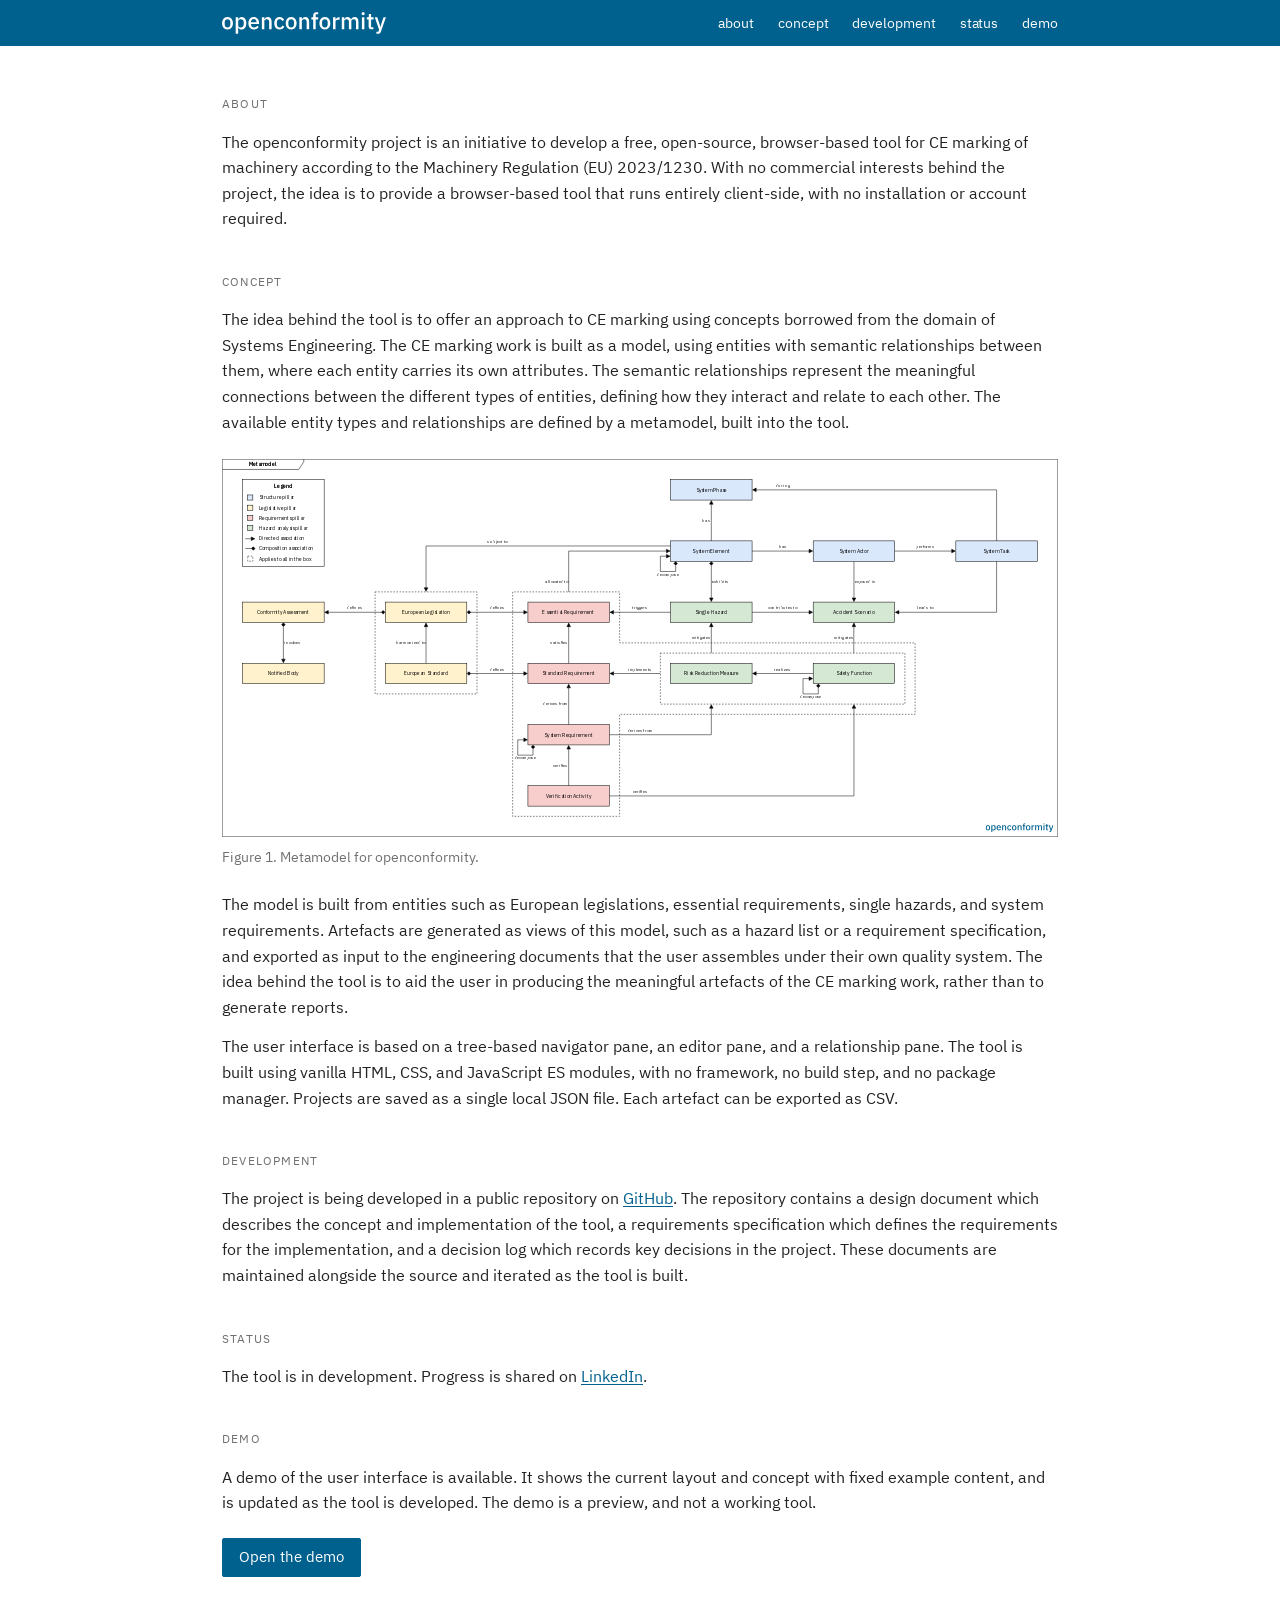
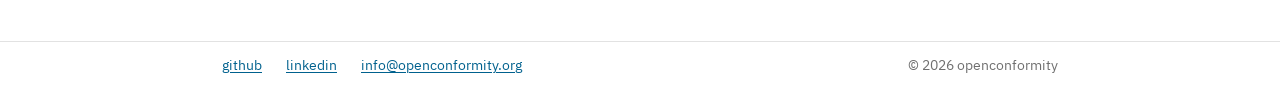
==== commit 140755bc: "Redesign landing page: branded topbar, development section, single light mode" ====
--- a/index.html
+++ b/index.html
@@ -80,7 +80,7 @@
             <h2>Development</h2>
             <p>
                 The project is being developed in a public repository on
-                <a href="https://github.com/omxnt/openconformity">GitHub</a>. The
+                <a href="https://github.com/omxnt/openconformity" target="_blank" rel="noopener">GitHub</a>. The
                 repository contains a design document which describes the concept and
                 implementation of the tool, a requirements specification which defines
                 the requirements for the implementation, and a decision log which
@@ -93,7 +93,7 @@
             <h2>Status</h2>
             <p>
                 The tool is in development. Progress is shared on
-                <a href="https://www.linkedin.com/company/openconformity">LinkedIn</a>.
+                <a href="https://www.linkedin.com/company/openconformity" target="_blank" rel="noopener">LinkedIn</a>.
             </p>
         </section>
 
@@ -111,8 +111,8 @@
     <footer>
         <div class="footer-inner">
             <div class="footer-links">
-                <a href="https://github.com/omxnt/openconformity">github</a>
-                <a href="https://www.linkedin.com/company/openconformity">linkedin</a>
+                <a href="https://github.com/omxnt/openconformity" target="_blank" rel="noopener">github</a>
+                <a href="https://www.linkedin.com/company/openconformity" target="_blank" rel="noopener">linkedin</a>
                 <a href="mailto:info@openconformity.org">info@openconformity.org</a>
             </div>
             <small>&copy; 2026 openconformity</small>
--- a/style.css
+++ b/style.css
@@ -52,9 +52,6 @@
 /* Top navigation */
 
 .topbar {
-    position: sticky;
-    top: 0;
-    z-index: 10;
     background: var(--accent);
 }
 
